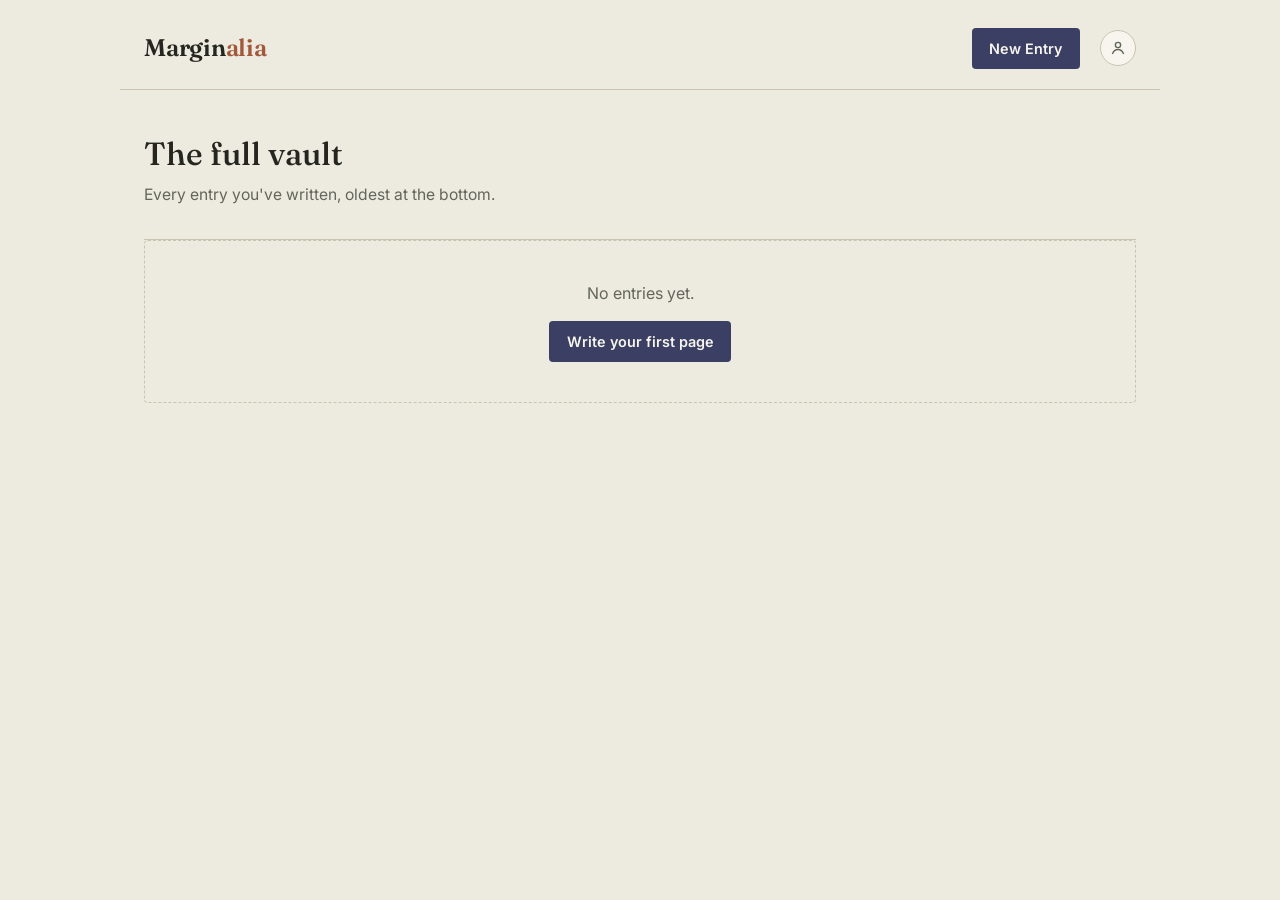
==== vault.html @ 7783e2cd "Add files via upload" ====
<!DOCTYPE html>
<html lang="en">
<head>
  <meta charset="UTF-8" />
  <meta name="viewport" content="width=device-width, initial-scale=1.0" />
  <title>Marginalia — Vault</title>
  <link rel="stylesheet" href="styles.css" />
</head>
<body>

  <header class="site-header">
    <a href="index.html" class="wordmark">Margin<span>alia</span></a>
    <nav class="main-nav">
      <a href="new-entry.html" class="btn btn-primary">New Entry</a>
      <a href="index.html" class="avatar" title="Home">
        <svg viewBox="0 0 24 24" fill="none" stroke="currentColor" stroke-width="1.8">
          <circle cx="12" cy="8" r="3.5"></circle>
          <path d="M4.5 20c1.5-4 5-6 7.5-6s6 2 7.5 6"></path>
        </svg>
      </a>
    </nav>
  </header>

  <main class="page">
    <div class="page-intro">
      <h1 class="page-title">The full vault</h1>
      <p class="page-subtitle">Every entry you've written, oldest at the bottom.</p>
    </div>

    <div class="ledger" id="ledger">
      <!-- Milestone 1: hardcoded full-width rows to test the layout.
           Milestone 5 will replace this content with every entry from localStorage. -->
      <div class="ledger-row">
        <span class="ledger-date">Mar 14, 2026</span>
        <div>
          <h2 class="ledger-title">A slow Sunday</h2>
          <p class="ledger-body">Spent the morning re-reading old notes and realised how much has shifted since January. Nothing urgent today, just noticing.</p>
        </div>
      </div>

      <div class="ledger-row">
        <span class="ledger-date">Mar 12, 2026</span>
        <div>
          <h2 class="ledger-title">Small win at work</h2>
          <p class="ledger-body">Finally fixed the bug that had been sitting in the tracker for two weeks. Felt disproportionately good about it.</p>
        </div>
      </div>

      <div class="ledger-row">
        <span class="ledger-date">Mar 10, 2026</span>
        <div>
          <h2 class="ledger-title">Rain again</h2>
          <p class="ledger-body">Walked to the shop anyway. Sometimes the weather is just weather and doesn't need to mean anything.</p>
        </div>
      </div>
    </div>
  </main>

  <script src="storage.js"></script>
  <script src="vault.js"></script>
</body>
</html>
---- styles.css ----
/* ============================================
   Marginalia — a paper-ledger digital diary
   ============================================ */

   @import url('https://fonts.googleapis.com/css2?family=Fraunces:opsz,wght@9..144,400;9..144,500;9..144,600&family=Inter:wght@400;500;600&display=swap');

   :root {
     --paper: #edeae0;
     --paper-raised: #f7f5ee;
     --ink: #24261f;
     --ink-soft: #63665a;
     --indigo: #3a3f63;
     --indigo-dark: #2a2e49;
     --clay: #a2583b;
     --line: #c9c3b0;
     --line-soft: #dcd8c9;
     --radius: 4px;
     --max-width: 1040px;
   }
   
   * {
     box-sizing: border-box;
   }
   
   html {
     -webkit-font-smoothing: antialiased;
   }
   
   body {
     margin: 0;
     background: var(--paper);
     color: var(--ink);
     font-family: 'Inter', system-ui, sans-serif;
     line-height: 1.5;
   }
   
   @media (prefers-reduced-motion: reduce) {
     * {
       animation-duration: 0.01ms !important;
       transition-duration: 0.01ms !important;
     }
   }
   
   a {
     color: var(--indigo);
   }
   
   /* ---------- Header / nav ---------- */
   
   .site-header {
     display: flex;
     align-items: center;
     justify-content: space-between;
     max-width: var(--max-width);
     margin: 0 auto;
     padding: 1.75rem 1.5rem 1.25rem;
     border-bottom: 1px solid var(--line);
   }
   
   .wordmark {
     font-family: 'Fraunces', serif;
     font-size: 1.5rem;
     font-weight: 600;
     color: var(--ink);
     text-decoration: none;
     letter-spacing: -0.01em;
   }
   
   .wordmark span {
     color: var(--clay);
   }
   
   .main-nav {
     display: flex;
     align-items: center;
     gap: 1.25rem;
   }
   
   .nav-link {
     font-size: 0.95rem;
     font-weight: 500;
     color: var(--ink);
     text-decoration: none;
     position: relative;
     padding-bottom: 2px;
   }
   
   .nav-link::after {
     content: '';
     position: absolute;
     left: 0;
     right: 0;
     bottom: -2px;
     height: 1px;
     background: var(--clay);
     transform: scaleX(0);
     transform-origin: right;
     transition: transform 0.2s ease;
   }
   
   .nav-link:hover::after {
     transform: scaleX(1);
     transform-origin: left;
   }
   
   .btn {
     display: inline-flex;
     align-items: center;
     gap: 0.4rem;
     font-family: 'Inter', sans-serif;
     font-size: 0.9rem;
     font-weight: 600;
     text-decoration: none;
     border: none;
     border-radius: var(--radius);
     padding: 0.6rem 1.1rem;
     cursor: pointer;
     transition: background 0.15s ease;
   }
   
   .btn-primary {
     background: var(--indigo);
     color: var(--paper-raised);
   }
   
   .btn-primary:hover {
     background: var(--indigo-dark);
   }
   
   .avatar {
     width: 36px;
     height: 36px;
     border-radius: 50%;
     background: var(--paper-raised);
     border: 1px solid var(--line);
     display: flex;
     align-items: center;
     justify-content: center;
     color: var(--ink-soft);
     text-decoration: none;
     flex-shrink: 0;
   }
   
   .avatar svg {
     width: 18px;
     height: 18px;
   }
   
   /* ---------- Page shell ---------- */
   
   .page {
     max-width: var(--max-width);
     margin: 0 auto;
     padding: 2.5rem 1.5rem 4rem;
   }
   
   .page-intro {
     margin-bottom: 2rem;
   }
   
   .page-title {
     font-family: 'Fraunces', serif;
     font-size: 2rem;
     font-weight: 500;
     margin: 0 0 0.35rem;
   }
   
   .page-subtitle {
     color: var(--ink-soft);
     margin: 0;
     font-size: 0.98rem;
   }
   
   /* ---------- Home: entry grid ---------- */
   
   .entry-grid {
     display: grid;
     grid-template-columns: repeat(3, 1fr);
     gap: 1.25rem;
   }
   
   @media (max-width: 860px) {
     .entry-grid {
       grid-template-columns: repeat(2, 1fr);
     }
   }
   
   @media (max-width: 560px) {
     .entry-grid {
       grid-template-columns: 1fr;
     }
   }
   
   .entry-card {
     background: var(--paper-raised);
     border: 1px solid var(--line);
     border-radius: var(--radius);
     padding: 1.25rem;
     display: flex;
     flex-direction: column;
     min-height: 168px;
   }
   
   .entry-card-date {
     font-size: 0.78rem;
     color: var(--clay);
     font-weight: 600;
     margin-bottom: 0.5rem;
   }
   
   .entry-card-title {
     font-family: 'Fraunces', serif;
     font-size: 1.15rem;
     font-weight: 500;
     margin: 0 0 0.5rem;
     color: var(--ink);
   }
   
   .entry-card-snippet {
     font-size: 0.9rem;
     color: var(--ink-soft);
     margin: 0;
     overflow: hidden;
     display: -webkit-box;
     -webkit-line-clamp: 4;
     -webkit-box-orient: vertical;
   }
   
   /* ---------- Empty state ---------- */
   
   .empty-state {
     border: 1px dashed var(--line);
     border-radius: var(--radius);
     padding: 2.5rem 1.5rem;
     text-align: center;
     color: var(--ink-soft);
   }
   
   .empty-state p {
     margin: 0 0 1rem;
   }
   
   /* ---------- New entry form ---------- */
   
   .entry-form-wrap {
     max-width: 560px;
     margin: 0 auto;
   }
   
   .entry-form {
     background: var(--paper-raised);
     border: 1px solid var(--line);
     border-radius: var(--radius);
     padding: 2rem;
     display: flex;
     flex-direction: column;
     gap: 1.25rem;
   }
   
   .field {
     display: flex;
     flex-direction: column;
     gap: 0.4rem;
   }
   
   .field label {
     font-size: 0.85rem;
     font-weight: 600;
     color: var(--ink-soft);
   }
   
   .field input,
   .field textarea {
     font-family: 'Inter', sans-serif;
     font-size: 1rem;
     color: var(--ink);
     background: var(--paper);
     border: 1px solid var(--line);
     border-radius: var(--radius);
     padding: 0.7rem 0.85rem;
     resize: vertical;
   }
   
   .field input:focus,
   .field textarea:focus {
     outline: 2px solid var(--clay);
     outline-offset: 1px;
   }
   
   .field textarea {
     min-height: 220px;
     line-height: 1.6;
     font-family: 'Fraunces', serif;
     font-size: 1.05rem;
   }
   
   .form-footer {
     display: flex;
     align-items: center;
     justify-content: space-between;
     gap: 1rem;
   }
   
   .form-note {
     font-size: 0.82rem;
     color: var(--ink-soft);
   }
   
   .save-confirm {
     font-size: 0.85rem;
     color: var(--indigo);
     font-weight: 600;
     opacity: 0;
     transition: opacity 0.2s ease;
   }
   
   .save-confirm.show {
     opacity: 1;
   }
   
   /* ---------- Vault: ledger rows ---------- */
   
   .ledger {
     display: flex;
     flex-direction: column;
     border-top: 1px solid var(--line);
   }
   
   .ledger-row {
     display: grid;
     grid-template-columns: 140px 1fr;
     gap: 1.5rem;
     padding: 1.4rem 0;
     border-bottom: 1px solid var(--line);
   }
   
   @media (max-width: 640px) {
     .ledger-row {
       grid-template-columns: 1fr;
       gap: 0.4rem;
     }
   }
   
   .ledger-date {
     font-size: 0.85rem;
     color: var(--clay);
     font-weight: 600;
     padding-top: 0.2rem;
   }
   
   .ledger-title {
     font-family: 'Fraunces', serif;
     font-size: 1.2rem;
     font-weight: 500;
     margin: 0 0 0.4rem;
   }
   
   .ledger-body {
     color: var(--ink-soft);
     margin: 0;
     font-size: 0.95rem;
   }
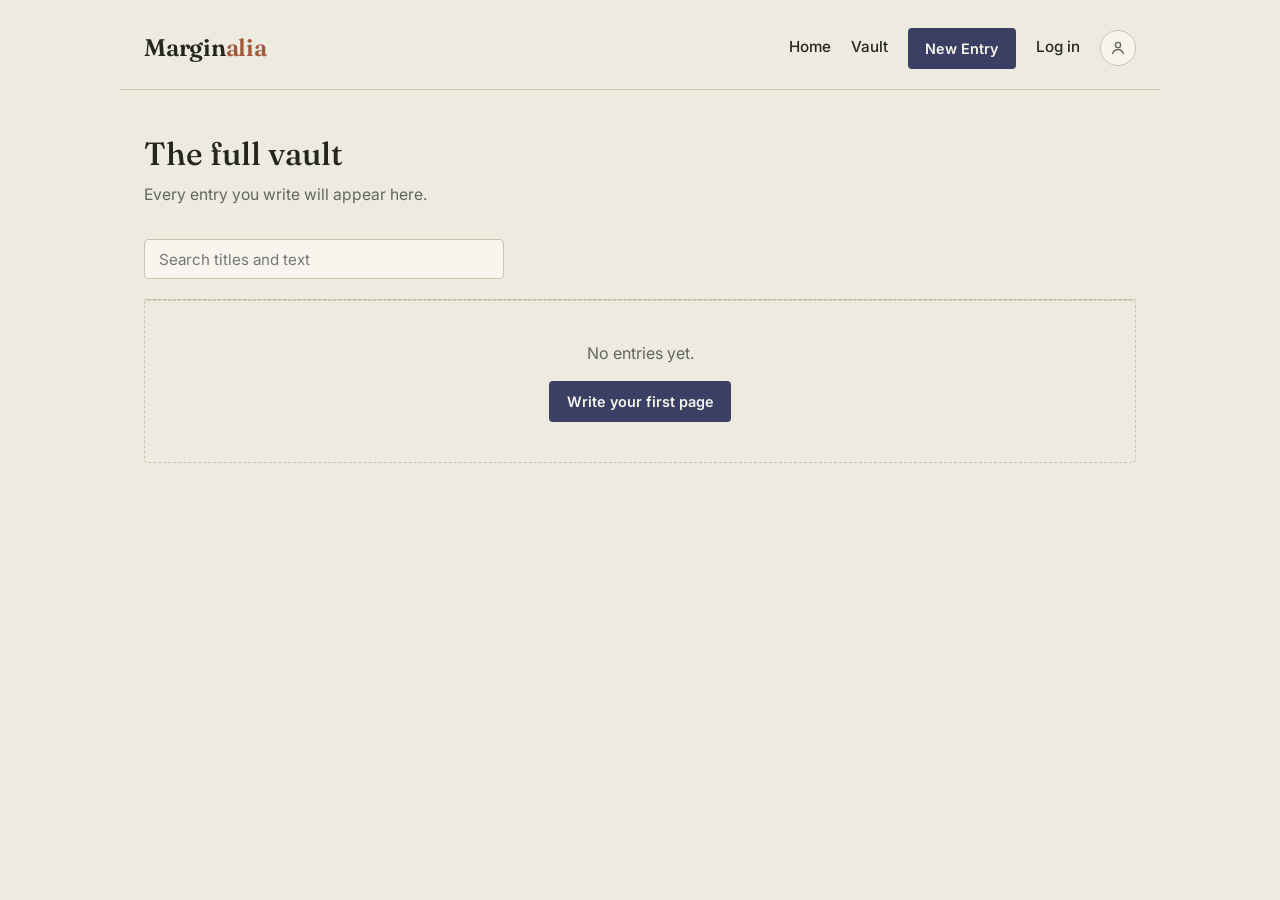
==== commit 0926e4f4: "Add files via upload" ====
--- a/vault.html
+++ b/vault.html
@@ -11,8 +11,10 @@
   <header class="site-header">
     <a href="index.html" class="wordmark">Margin<span>alia</span></a>
     <nav class="main-nav">
+      <a href="index.html" class="nav-link">Home</a>
+      <a href="vault.html" class="nav-link">Vault</a>
       <a href="new-entry.html" class="btn btn-primary">New Entry</a>
-      <a href="index.html" class="avatar" title="Home">
+      <a href="profile.html" class="avatar" title="Profile">
         <svg viewBox="0 0 24 24" fill="none" stroke="currentColor" stroke-width="1.8">
           <circle cx="12" cy="8" r="3.5"></circle>
           <path d="M4.5 20c1.5-4 5-6 7.5-6s6 2 7.5 6"></path>
@@ -24,40 +26,36 @@
   <main class="page">
     <div class="page-intro">
       <h1 class="page-title">The full vault</h1>
-      <p class="page-subtitle">Every entry you've written, oldest at the bottom.</p>
+      <p class="page-subtitle" id="vault-count">Every entry you've written, newest first.</p>
+    </div>
+
+    <div class="toolbar">
+      <label class="visually-hidden" for="search">Search entries</label>
+      <input type="search" id="search" class="search-input" placeholder="Search titles and text" />
     </div>
 
     <div class="ledger" id="ledger">
       <!-- Milestone 1: hardcoded full-width rows to test the layout.
-           Milestone 5 will replace this content with every entry from localStorage. -->
+           Milestone 5 replaces these with every entry from localStorage. -->
       <div class="ledger-row">
-        <span class="ledger-date">Mar 14, 2026</span>
+        <span class="ledger-date">14 Mar 2026</span>
         <div>
           <h2 class="ledger-title">A slow Sunday</h2>
-          <p class="ledger-body">Spent the morning re-reading old notes and realised how much has shifted since January. Nothing urgent today, just noticing.</p>
+          <p class="ledger-body">Spent the morning re-reading old notes and realised how much has shifted since January.</p>
         </div>
       </div>
-
       <div class="ledger-row">
-        <span class="ledger-date">Mar 12, 2026</span>
+        <span class="ledger-date">12 Mar 2026</span>
         <div>
           <h2 class="ledger-title">Small win at work</h2>
-          <p class="ledger-body">Finally fixed the bug that had been sitting in the tracker for two weeks. Felt disproportionately good about it.</p>
-        </div>
-      </div>
-
-      <div class="ledger-row">
-        <span class="ledger-date">Mar 10, 2026</span>
-        <div>
-          <h2 class="ledger-title">Rain again</h2>
-          <p class="ledger-body">Walked to the shop anyway. Sometimes the weather is just weather and doesn't need to mean anything.</p>
+          <p class="ledger-body">Finally fixed the bug that had been sitting in the tracker for two weeks.</p>
         </div>
       </div>
     </div>
   </main>
 
   <script src="storage.js"></script>
+  <script src="auth.js"></script>
   <script src="vault.js"></script>
 </body>
 </html>
-
--- a/styles.css
+++ b/styles.css
@@ -2,362 +2,584 @@
    Marginalia — a paper-ledger digital diary
    ============================================ */
 
-   @import url('https://fonts.googleapis.com/css2?family=Fraunces:opsz,wght@9..144,400;9..144,500;9..144,600&family=Inter:wght@400;500;600&display=swap');
-
-   :root {
-     --paper: #edeae0;
-     --paper-raised: #f7f5ee;
-     --ink: #24261f;
-     --ink-soft: #63665a;
-     --indigo: #3a3f63;
-     --indigo-dark: #2a2e49;
-     --clay: #a2583b;
-     --line: #c9c3b0;
-     --line-soft: #dcd8c9;
-     --radius: 4px;
-     --max-width: 1040px;
-   }
-   
-   * {
-     box-sizing: border-box;
-   }
-   
-   html {
-     -webkit-font-smoothing: antialiased;
-   }
-   
-   body {
-     margin: 0;
-     background: var(--paper);
-     color: var(--ink);
-     font-family: 'Inter', system-ui, sans-serif;
-     line-height: 1.5;
-   }
-   
-   @media (prefers-reduced-motion: reduce) {
-     * {
-       animation-duration: 0.01ms !important;
-       transition-duration: 0.01ms !important;
-     }
-   }
-   
-   a {
-     color: var(--indigo);
-   }
-   
-   /* ---------- Header / nav ---------- */
-   
-   .site-header {
-     display: flex;
-     align-items: center;
-     justify-content: space-between;
-     max-width: var(--max-width);
-     margin: 0 auto;
-     padding: 1.75rem 1.5rem 1.25rem;
-     border-bottom: 1px solid var(--line);
-   }
-   
-   .wordmark {
-     font-family: 'Fraunces', serif;
-     font-size: 1.5rem;
-     font-weight: 600;
-     color: var(--ink);
-     text-decoration: none;
-     letter-spacing: -0.01em;
-   }
-   
-   .wordmark span {
-     color: var(--clay);
-   }
-   
-   .main-nav {
-     display: flex;
-     align-items: center;
-     gap: 1.25rem;
-   }
-   
-   .nav-link {
-     font-size: 0.95rem;
-     font-weight: 500;
-     color: var(--ink);
-     text-decoration: none;
-     position: relative;
-     padding-bottom: 2px;
-   }
-   
-   .nav-link::after {
-     content: '';
-     position: absolute;
-     left: 0;
-     right: 0;
-     bottom: -2px;
-     height: 1px;
-     background: var(--clay);
-     transform: scaleX(0);
-     transform-origin: right;
-     transition: transform 0.2s ease;
-   }
-   
-   .nav-link:hover::after {
-     transform: scaleX(1);
-     transform-origin: left;
-   }
-   
-   .btn {
-     display: inline-flex;
-     align-items: center;
-     gap: 0.4rem;
-     font-family: 'Inter', sans-serif;
-     font-size: 0.9rem;
-     font-weight: 600;
-     text-decoration: none;
-     border: none;
-     border-radius: var(--radius);
-     padding: 0.6rem 1.1rem;
-     cursor: pointer;
-     transition: background 0.15s ease;
-   }
-   
-   .btn-primary {
-     background: var(--indigo);
-     color: var(--paper-raised);
-   }
-   
-   .btn-primary:hover {
-     background: var(--indigo-dark);
-   }
-   
-   .avatar {
-     width: 36px;
-     height: 36px;
-     border-radius: 50%;
-     background: var(--paper-raised);
-     border: 1px solid var(--line);
-     display: flex;
-     align-items: center;
-     justify-content: center;
-     color: var(--ink-soft);
-     text-decoration: none;
-     flex-shrink: 0;
-   }
-   
-   .avatar svg {
-     width: 18px;
-     height: 18px;
-   }
-   
-   /* ---------- Page shell ---------- */
-   
-   .page {
-     max-width: var(--max-width);
-     margin: 0 auto;
-     padding: 2.5rem 1.5rem 4rem;
-   }
-   
-   .page-intro {
-     margin-bottom: 2rem;
-   }
-   
-   .page-title {
-     font-family: 'Fraunces', serif;
-     font-size: 2rem;
-     font-weight: 500;
-     margin: 0 0 0.35rem;
-   }
-   
-   .page-subtitle {
-     color: var(--ink-soft);
-     margin: 0;
-     font-size: 0.98rem;
-   }
-   
-   /* ---------- Home: entry grid ---------- */
-   
-   .entry-grid {
-     display: grid;
-     grid-template-columns: repeat(3, 1fr);
-     gap: 1.25rem;
-   }
-   
-   @media (max-width: 860px) {
-     .entry-grid {
-       grid-template-columns: repeat(2, 1fr);
-     }
-   }
-   
-   @media (max-width: 560px) {
-     .entry-grid {
-       grid-template-columns: 1fr;
-     }
-   }
-   
-   .entry-card {
-     background: var(--paper-raised);
-     border: 1px solid var(--line);
-     border-radius: var(--radius);
-     padding: 1.25rem;
-     display: flex;
-     flex-direction: column;
-     min-height: 168px;
-   }
-   
-   .entry-card-date {
-     font-size: 0.78rem;
-     color: var(--clay);
-     font-weight: 600;
-     margin-bottom: 0.5rem;
-   }
-   
-   .entry-card-title {
-     font-family: 'Fraunces', serif;
-     font-size: 1.15rem;
-     font-weight: 500;
-     margin: 0 0 0.5rem;
-     color: var(--ink);
-   }
-   
-   .entry-card-snippet {
-     font-size: 0.9rem;
-     color: var(--ink-soft);
-     margin: 0;
-     overflow: hidden;
-     display: -webkit-box;
-     -webkit-line-clamp: 4;
-     -webkit-box-orient: vertical;
-   }
-   
-   /* ---------- Empty state ---------- */
-   
-   .empty-state {
-     border: 1px dashed var(--line);
-     border-radius: var(--radius);
-     padding: 2.5rem 1.5rem;
-     text-align: center;
-     color: var(--ink-soft);
-   }
-   
-   .empty-state p {
-     margin: 0 0 1rem;
-   }
-   
-   /* ---------- New entry form ---------- */
-   
-   .entry-form-wrap {
-     max-width: 560px;
-     margin: 0 auto;
-   }
-   
-   .entry-form {
-     background: var(--paper-raised);
-     border: 1px solid var(--line);
-     border-radius: var(--radius);
-     padding: 2rem;
-     display: flex;
-     flex-direction: column;
-     gap: 1.25rem;
-   }
-   
-   .field {
-     display: flex;
-     flex-direction: column;
-     gap: 0.4rem;
-   }
-   
-   .field label {
-     font-size: 0.85rem;
-     font-weight: 600;
-     color: var(--ink-soft);
-   }
-   
-   .field input,
-   .field textarea {
-     font-family: 'Inter', sans-serif;
-     font-size: 1rem;
-     color: var(--ink);
-     background: var(--paper);
-     border: 1px solid var(--line);
-     border-radius: var(--radius);
-     padding: 0.7rem 0.85rem;
-     resize: vertical;
-   }
-   
-   .field input:focus,
-   .field textarea:focus {
-     outline: 2px solid var(--clay);
-     outline-offset: 1px;
-   }
-   
-   .field textarea {
-     min-height: 220px;
-     line-height: 1.6;
-     font-family: 'Fraunces', serif;
-     font-size: 1.05rem;
-   }
-   
-   .form-footer {
-     display: flex;
-     align-items: center;
-     justify-content: space-between;
-     gap: 1rem;
-   }
-   
-   .form-note {
-     font-size: 0.82rem;
-     color: var(--ink-soft);
-   }
-   
-   .save-confirm {
-     font-size: 0.85rem;
-     color: var(--indigo);
-     font-weight: 600;
-     opacity: 0;
-     transition: opacity 0.2s ease;
-   }
-   
-   .save-confirm.show {
-     opacity: 1;
-   }
-   
-   /* ---------- Vault: ledger rows ---------- */
-   
-   .ledger {
-     display: flex;
-     flex-direction: column;
-     border-top: 1px solid var(--line);
-   }
-   
-   .ledger-row {
-     display: grid;
-     grid-template-columns: 140px 1fr;
-     gap: 1.5rem;
-     padding: 1.4rem 0;
-     border-bottom: 1px solid var(--line);
-   }
-   
-   @media (max-width: 640px) {
-     .ledger-row {
-       grid-template-columns: 1fr;
-       gap: 0.4rem;
-     }
-   }
-   
-   .ledger-date {
-     font-size: 0.85rem;
-     color: var(--clay);
-     font-weight: 600;
-     padding-top: 0.2rem;
-   }
-   
-   .ledger-title {
-     font-family: 'Fraunces', serif;
-     font-size: 1.2rem;
-     font-weight: 500;
-     margin: 0 0 0.4rem;
-   }
-   
-   .ledger-body {
-     color: var(--ink-soft);
-     margin: 0;
-     font-size: 0.95rem;
-   }
-   +@import url('https://fonts.googleapis.com/css2?family=Fraunces:opsz,wght@9..144,400;9..144,500;9..144,600&family=Inter:wght@400;500;600&display=swap');
+
+:root {
+  --paper: #edeae0;
+  --paper-raised: #f7f5ee;
+  --ink: #24261f;
+  --ink-soft: #63665a;
+  --indigo: #3a3f63;
+  --indigo-dark: #2a2e49;
+  --clay: #a2583b;
+  --line: #c9c3b0;
+  --line-soft: #dcd8c9;
+  --radius: 4px;
+  --max-width: 1040px;
+}
+
+* {
+  box-sizing: border-box;
+}
+
+html {
+  -webkit-font-smoothing: antialiased;
+}
+
+body {
+  margin: 0;
+  background: var(--paper);
+  color: var(--ink);
+  font-family: 'Inter', system-ui, sans-serif;
+  line-height: 1.5;
+}
+
+@media (prefers-reduced-motion: reduce) {
+  * {
+    animation-duration: 0.01ms !important;
+    transition-duration: 0.01ms !important;
+  }
+}
+
+a {
+  color: var(--indigo);
+}
+
+/* ---------- Header / nav ---------- */
+
+.site-header {
+  display: flex;
+  align-items: center;
+  justify-content: space-between;
+  max-width: var(--max-width);
+  margin: 0 auto;
+  padding: 1.75rem 1.5rem 1.25rem;
+  border-bottom: 1px solid var(--line);
+}
+
+.wordmark {
+  font-family: 'Fraunces', serif;
+  font-size: 1.5rem;
+  font-weight: 600;
+  color: var(--ink);
+  text-decoration: none;
+  letter-spacing: -0.01em;
+}
+
+.wordmark span {
+  color: var(--clay);
+}
+
+.main-nav {
+  display: flex;
+  align-items: center;
+  gap: 1.25rem;
+}
+
+.nav-link {
+  font-size: 0.95rem;
+  font-weight: 500;
+  color: var(--ink);
+  text-decoration: none;
+  position: relative;
+  padding-bottom: 2px;
+}
+
+.nav-link::after {
+  content: '';
+  position: absolute;
+  left: 0;
+  right: 0;
+  bottom: -2px;
+  height: 1px;
+  background: var(--clay);
+  transform: scaleX(0);
+  transform-origin: right;
+  transition: transform 0.2s ease;
+}
+
+.nav-link:hover::after {
+  transform: scaleX(1);
+  transform-origin: left;
+}
+
+.btn {
+  display: inline-flex;
+  align-items: center;
+  gap: 0.4rem;
+  font-family: 'Inter', sans-serif;
+  font-size: 0.9rem;
+  font-weight: 600;
+  text-decoration: none;
+  border: none;
+  border-radius: var(--radius);
+  padding: 0.6rem 1.1rem;
+  cursor: pointer;
+  transition: background 0.15s ease;
+}
+
+.btn-primary {
+  background: var(--indigo);
+  color: var(--paper-raised);
+}
+
+.btn-primary:hover {
+  background: var(--indigo-dark);
+}
+
+.avatar {
+  width: 36px;
+  height: 36px;
+  border-radius: 50%;
+  background: var(--paper-raised);
+  border: 1px solid var(--line);
+  display: flex;
+  align-items: center;
+  justify-content: center;
+  color: var(--ink-soft);
+  text-decoration: none;
+  flex-shrink: 0;
+}
+
+.avatar svg {
+  width: 18px;
+  height: 18px;
+}
+
+/* ---------- Page shell ---------- */
+
+.page {
+  max-width: var(--max-width);
+  margin: 0 auto;
+  padding: 2.5rem 1.5rem 4rem;
+}
+
+.page-intro {
+  margin-bottom: 2rem;
+}
+
+.page-title {
+  font-family: 'Fraunces', serif;
+  font-size: 2rem;
+  font-weight: 500;
+  margin: 0 0 0.35rem;
+}
+
+.page-subtitle {
+  color: var(--ink-soft);
+  margin: 0;
+  font-size: 0.98rem;
+}
+
+/* ---------- Home: entry grid ---------- */
+
+.entry-grid {
+  display: grid;
+  grid-template-columns: repeat(3, 1fr);
+  gap: 1.25rem;
+}
+
+@media (max-width: 860px) {
+  .entry-grid {
+    grid-template-columns: repeat(2, 1fr);
+  }
+}
+
+@media (max-width: 560px) {
+  .entry-grid {
+    grid-template-columns: 1fr;
+  }
+}
+
+.entry-card {
+  background: var(--paper-raised);
+  border: 1px solid var(--line);
+  border-radius: var(--radius);
+  padding: 1.25rem;
+  display: flex;
+  flex-direction: column;
+  min-height: 168px;
+}
+
+.entry-card-date {
+  font-size: 0.78rem;
+  color: var(--clay);
+  font-weight: 600;
+  margin-bottom: 0.5rem;
+}
+
+.entry-card-title {
+  font-family: 'Fraunces', serif;
+  font-size: 1.15rem;
+  font-weight: 500;
+  margin: 0 0 0.5rem;
+  color: var(--ink);
+}
+
+.entry-card-snippet {
+  font-size: 0.9rem;
+  color: var(--ink-soft);
+  margin: 0;
+  overflow: hidden;
+  display: -webkit-box;
+  -webkit-line-clamp: 4;
+  -webkit-box-orient: vertical;
+}
+
+/* ---------- Empty state ---------- */
+
+.empty-state {
+  border: 1px dashed var(--line);
+  border-radius: var(--radius);
+  padding: 2.5rem 1.5rem;
+  text-align: center;
+  color: var(--ink-soft);
+}
+
+.empty-state p {
+  margin: 0 0 1rem;
+}
+
+/* ---------- New entry form ---------- */
+
+.entry-form-wrap {
+  max-width: 560px;
+  margin: 0 auto;
+}
+
+.entry-form {
+  background: var(--paper-raised);
+  border: 1px solid var(--line);
+  border-radius: var(--radius);
+  padding: 2rem;
+  display: flex;
+  flex-direction: column;
+  gap: 1.25rem;
+}
+
+.field {
+  display: flex;
+  flex-direction: column;
+  gap: 0.4rem;
+}
+
+.field label {
+  font-size: 0.85rem;
+  font-weight: 600;
+  color: var(--ink-soft);
+}
+
+.field input,
+.field textarea {
+  font-family: 'Inter', sans-serif;
+  font-size: 1rem;
+  color: var(--ink);
+  background: var(--paper);
+  border: 1px solid var(--line);
+  border-radius: var(--radius);
+  padding: 0.7rem 0.85rem;
+  resize: vertical;
+}
+
+.field input:focus,
+.field textarea:focus {
+  outline: 2px solid var(--clay);
+  outline-offset: 1px;
+}
+
+.field textarea {
+  min-height: 220px;
+  line-height: 1.6;
+  font-family: 'Fraunces', serif;
+  font-size: 1.05rem;
+}
+
+.form-footer {
+  display: flex;
+  align-items: center;
+  justify-content: space-between;
+  gap: 1rem;
+}
+
+.form-note {
+  font-size: 0.82rem;
+  color: var(--ink-soft);
+}
+
+.save-confirm {
+  font-size: 0.85rem;
+  color: var(--indigo);
+  font-weight: 600;
+  opacity: 0;
+  transition: opacity 0.2s ease;
+}
+
+.save-confirm.show {
+  opacity: 1;
+}
+
+/* ---------- Vault: ledger rows ---------- */
+
+.ledger {
+  display: flex;
+  flex-direction: column;
+  border-top: 1px solid var(--line);
+}
+
+.ledger-row {
+  display: grid;
+  grid-template-columns: 140px 1fr;
+  gap: 1.5rem;
+  padding: 1.4rem 0;
+  border-bottom: 1px solid var(--line);
+}
+
+@media (max-width: 640px) {
+  .ledger-row {
+    grid-template-columns: 1fr;
+    gap: 0.4rem;
+  }
+}
+
+.ledger-date {
+  font-size: 0.85rem;
+  color: var(--clay);
+  font-weight: 600;
+  padding-top: 0.2rem;
+}
+
+.ledger-title {
+  font-family: 'Fraunces', serif;
+  font-size: 1.2rem;
+  font-weight: 500;
+  margin: 0 0 0.4rem;
+}
+
+.ledger-body {
+  color: var(--ink-soft);
+  margin: 0;
+  font-size: 0.95rem;
+}
+
+/* ---------- Entry links ---------- */
+
+.entry-card-title a,
+.ledger-title a {
+  color: inherit;
+  text-decoration: none;
+}
+
+.entry-card-title a:hover,
+.ledger-title a:hover {
+  text-decoration: underline;
+  text-decoration-color: var(--clay);
+  text-underline-offset: 3px;
+}
+
+/* ---------- Single entry page ---------- */
+
+.reading {
+  max-width: 640px;
+  margin: 0 auto;
+}
+
+.reading-body {
+  font-family: 'Fraunces', serif;
+  font-size: 1.1rem;
+  line-height: 1.75;
+  white-space: pre-wrap;
+  margin-top: 1.5rem;
+}
+
+.reading-footer {
+  margin-top: 2.5rem;
+  font-size: 0.9rem;
+}
+
+/* ---------- Profile page ---------- */
+
+.stats {
+  display: grid;
+  grid-template-columns: repeat(3, 1fr);
+  gap: 1.25rem;
+  margin-bottom: 2.5rem;
+}
+
+@media (max-width: 560px) {
+  .stats {
+    grid-template-columns: 1fr;
+  }
+}
+
+.stat {
+  background: var(--paper-raised);
+  border: 1px solid var(--line);
+  border-radius: var(--radius);
+  padding: 1.25rem;
+  display: flex;
+  flex-direction: column;
+  gap: 0.25rem;
+}
+
+.stat-number {
+  font-family: 'Fraunces', serif;
+  font-size: 1.8rem;
+  font-weight: 500;
+}
+
+.stat-label {
+  font-size: 0.85rem;
+  color: var(--ink-soft);
+}
+
+.section-title {
+  font-family: 'Fraunces', serif;
+  font-size: 1.3rem;
+  font-weight: 500;
+  margin: 0 0 0.35rem;
+}
+
+.action-row {
+  display: flex;
+  flex-wrap: wrap;
+  gap: 0.75rem;
+  margin-top: 1.25rem;
+}
+
+.btn-danger {
+  background: transparent;
+  color: var(--clay);
+  border: 1px solid var(--clay);
+}
+
+.btn-danger:hover {
+  background: var(--clay);
+  color: var(--paper-raised);
+}
+
+.profile-actions .save-confirm {
+  margin-top: 1rem;
+}
+
+/* ---------- Search, row actions, tabs, messages ---------- */
+
+.visually-hidden {
+  position: absolute;
+  width: 1px;
+  height: 1px;
+  overflow: hidden;
+  clip: rect(0 0 0 0);
+  white-space: nowrap;
+}
+
+.toolbar {
+  margin-bottom: 1.25rem;
+}
+
+.search-input {
+  width: 100%;
+  max-width: 360px;
+  font-family: 'Inter', sans-serif;
+  font-size: 0.95rem;
+  color: var(--ink);
+  background: var(--paper-raised);
+  border: 1px solid var(--line);
+  border-radius: var(--radius);
+  padding: 0.6rem 0.85rem;
+}
+
+.search-input:focus {
+  outline: 2px solid var(--clay);
+  outline-offset: 1px;
+}
+
+.row-actions {
+  display: flex;
+  gap: 1.1rem;
+  margin-top: 0.7rem;
+}
+
+.link-action {
+  font-family: 'Inter', sans-serif;
+  font-size: 0.85rem;
+  font-weight: 600;
+  color: var(--indigo);
+  background: none;
+  border: none;
+  padding: 0;
+  cursor: pointer;
+  text-decoration: underline;
+  text-underline-offset: 3px;
+}
+
+.link-danger {
+  color: var(--clay);
+}
+
+.reading .action-row {
+  margin-top: 2rem;
+}
+
+.tabs {
+  display: flex;
+  gap: 0.25rem;
+  margin-bottom: 1rem;
+  border-bottom: 1px solid var(--line);
+}
+
+.tab {
+  font-family: 'Inter', sans-serif;
+  font-size: 0.95rem;
+  font-weight: 600;
+  color: var(--ink-soft);
+  background: none;
+  border: none;
+  border-bottom: 2px solid transparent;
+  padding: 0.6rem 1rem;
+  cursor: pointer;
+  margin-bottom: -1px;
+}
+
+.tab.active {
+  color: var(--ink);
+  border-bottom-color: var(--clay);
+}
+
+.form-message {
+  min-height: 1.4rem;
+  margin: 1rem 0 0;
+  font-size: 0.9rem;
+  font-weight: 600;
+  color: var(--clay);
+}
+
+.form-message.ok {
+  color: var(--indigo);
+}
+
+[hidden] {
+  display: none !important;
+}
+
+/* ---------- Small screens: let the top bar wrap ---------- */
+
+@media (max-width: 640px) {
+  .site-header {
+    flex-wrap: wrap;
+    gap: 0.9rem;
+    padding: 1.25rem 1rem 1rem;
+  }
+
+  .main-nav {
+    flex-wrap: wrap;
+    gap: 0.9rem;
+  }
+
+  .page {
+    padding: 1.75rem 1rem 3rem;
+  }
+
+  .entry-form {
+    padding: 1.25rem;
+  }
+}
